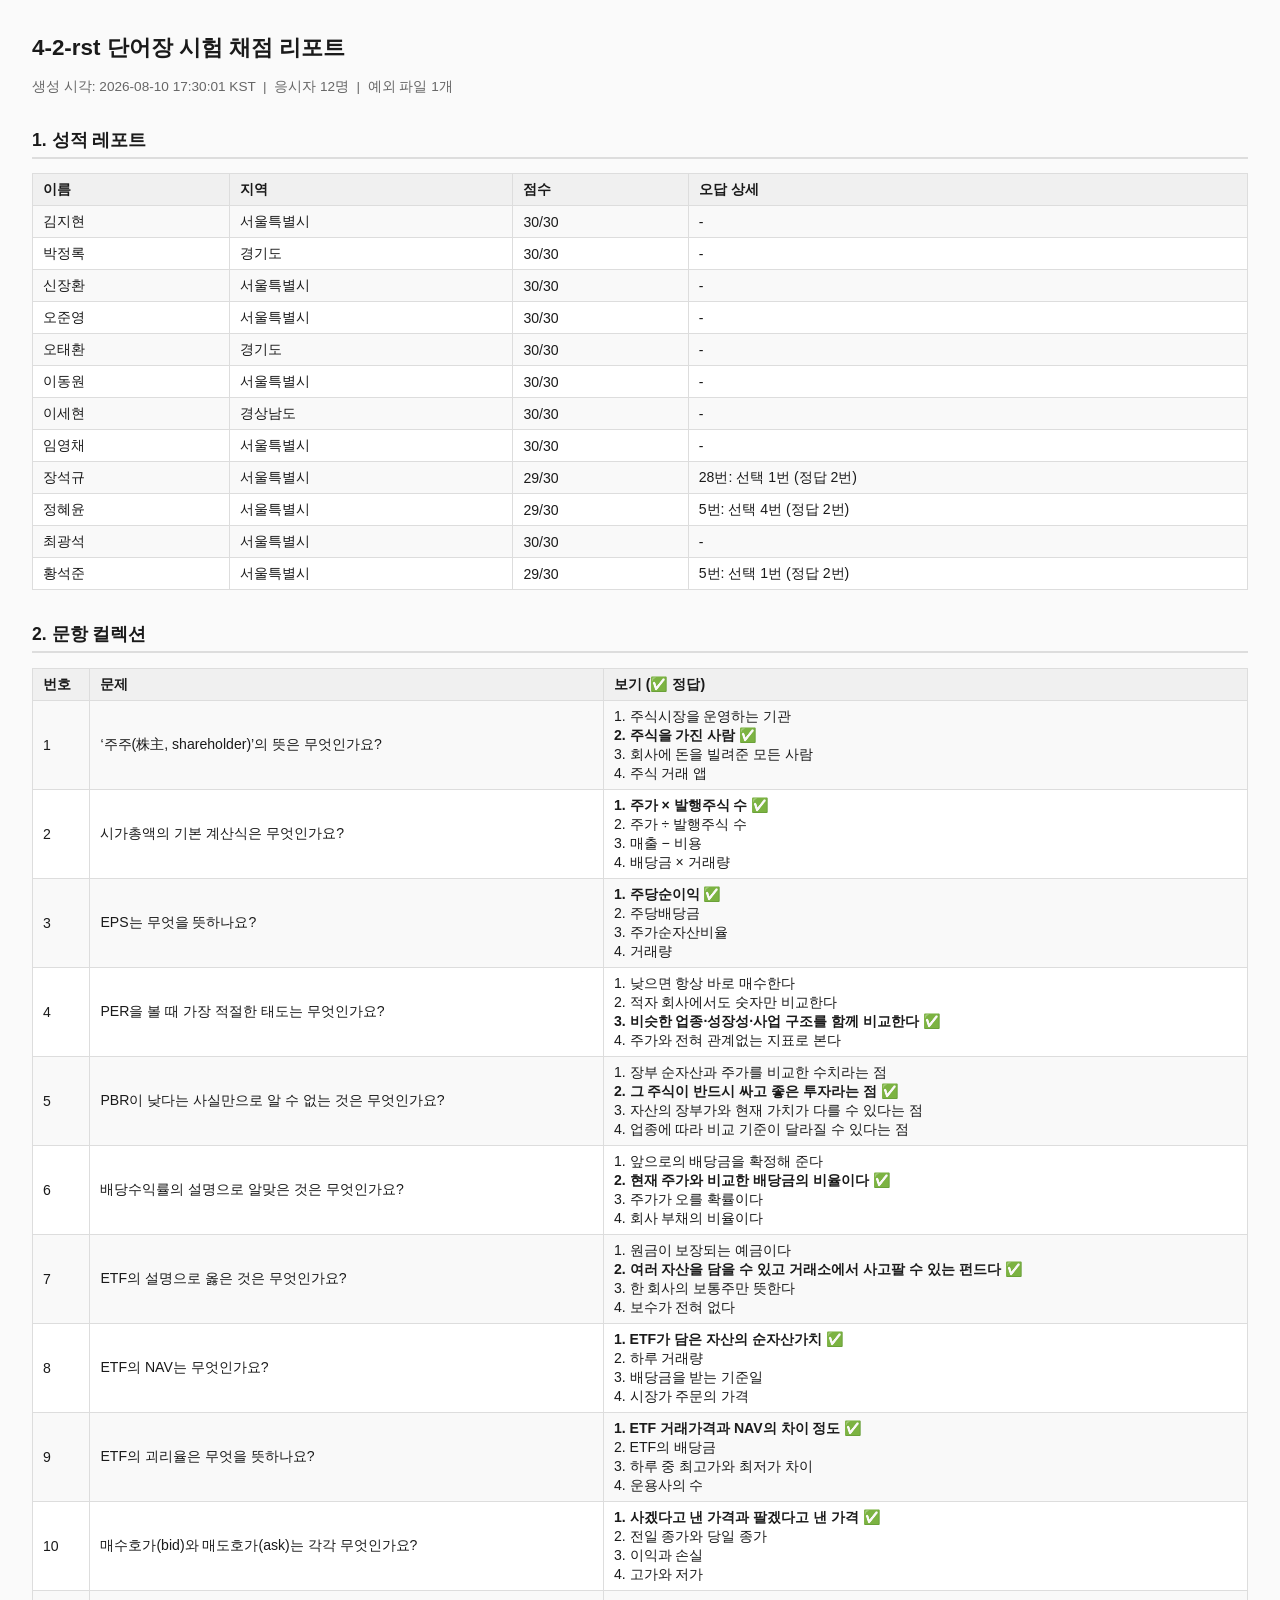
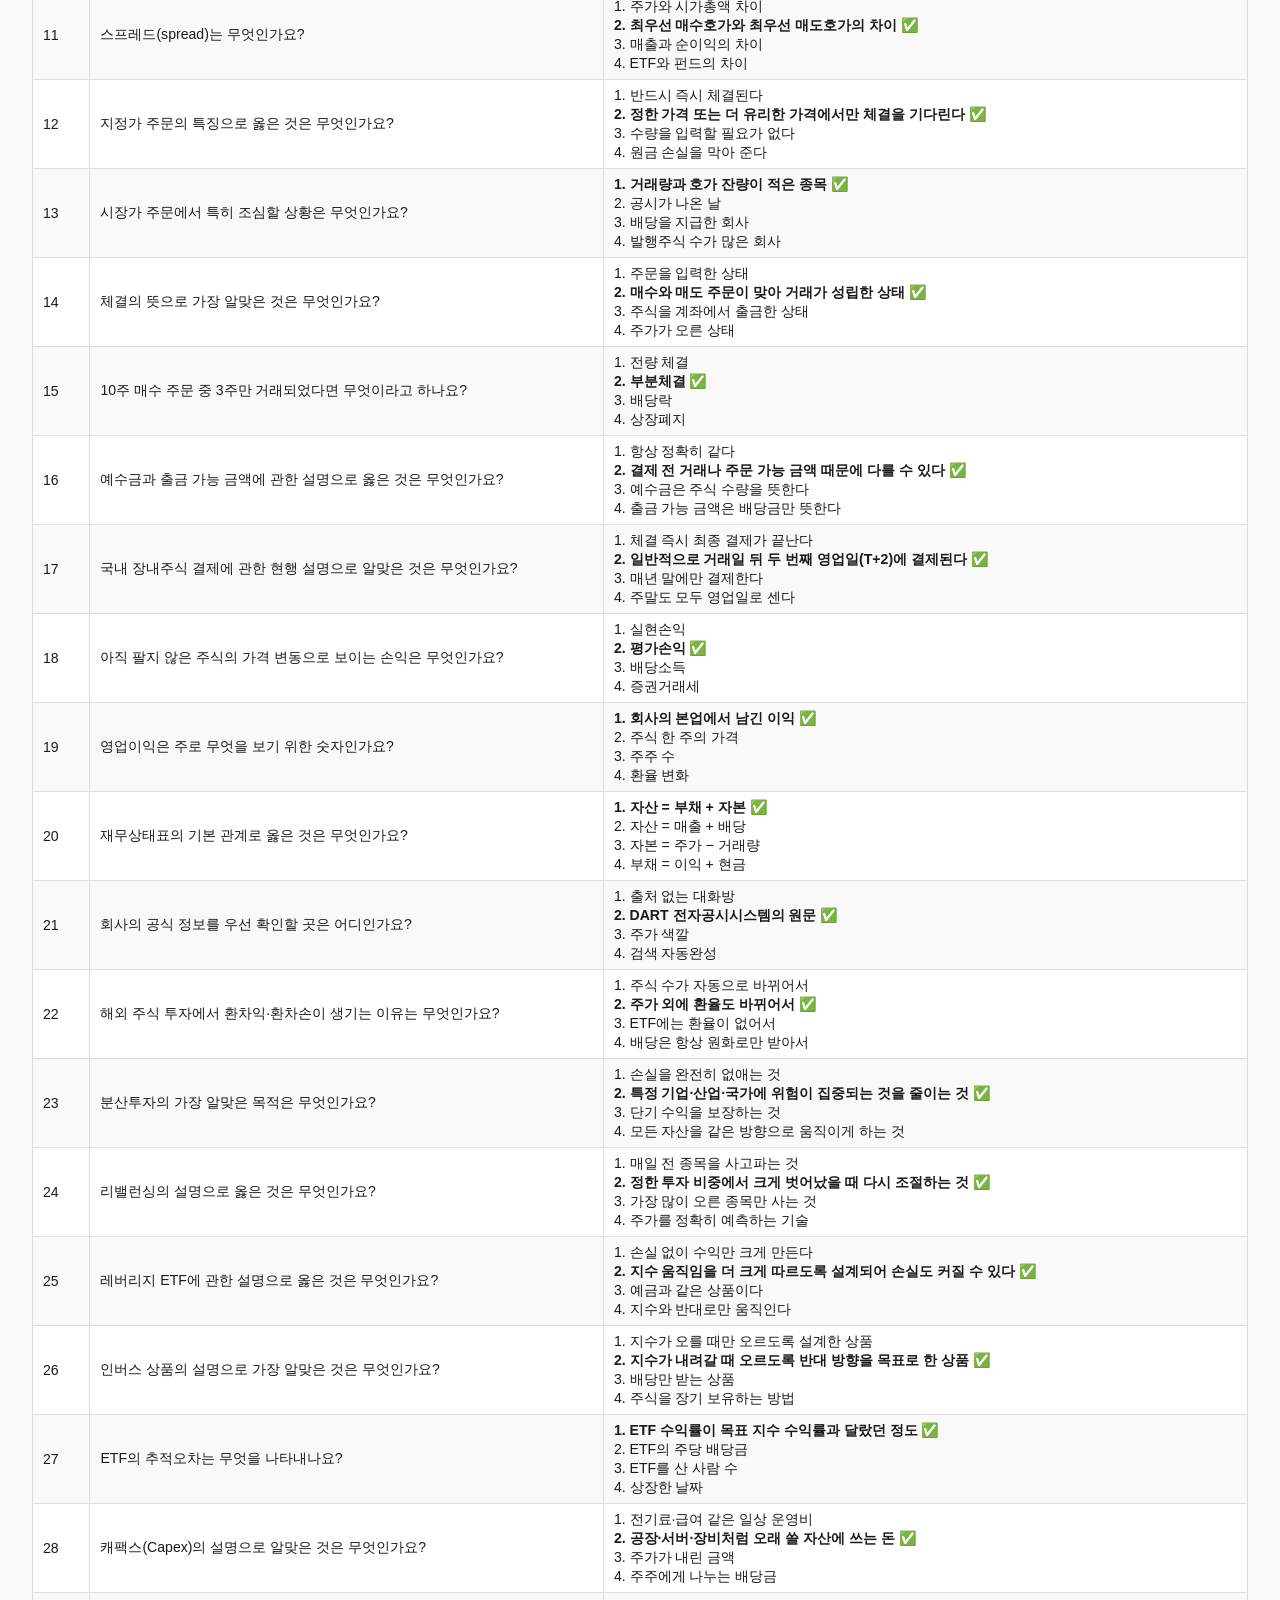
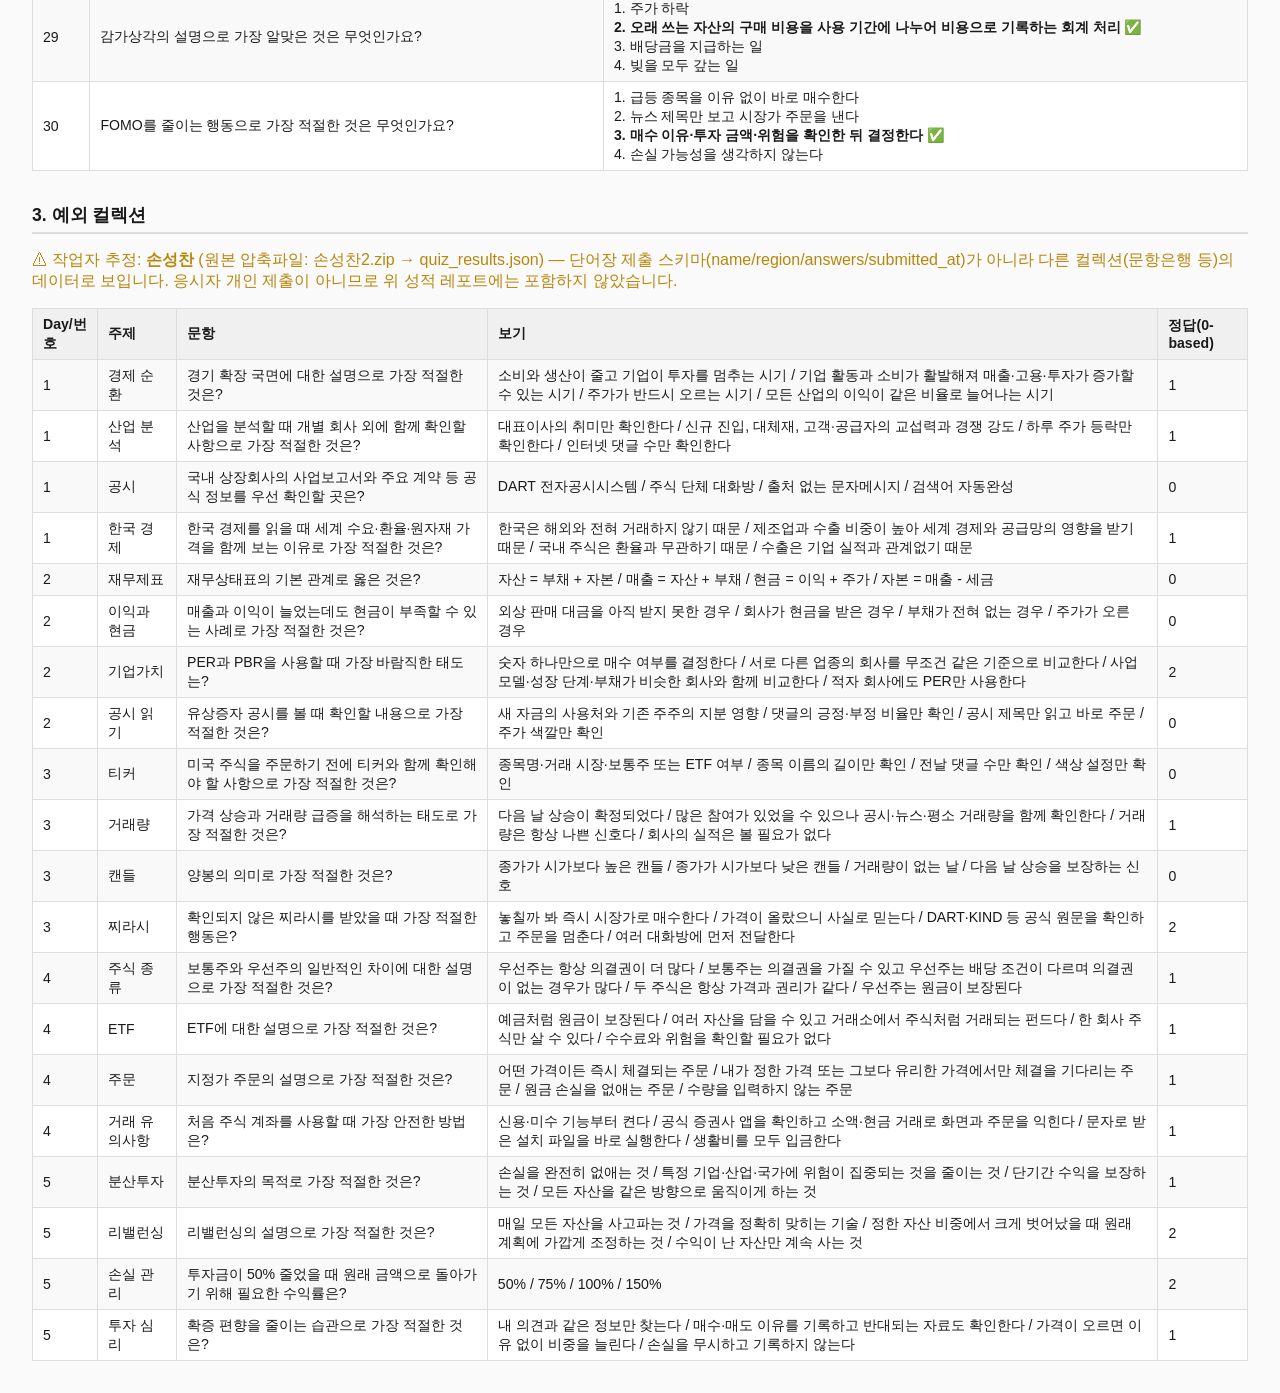
==== 6-2-rst/report.html @ f5a7262a "Restore repository from local working tree" ====
<!doctype html>
<html lang="ko"><head><meta charset="utf-8">
<title>4-2-rst 단어장 시험 채점 리포트</title>
<style>
  body { font-family: -apple-system, "Segoe UI", "Malgun Gothic", sans-serif; margin: 2rem; color:#1a1a1a; background:#fafafa; }
  h1 { font-size: 1.4rem; }
  h2 { font-size: 1.1rem; margin-top: 2rem; border-bottom: 2px solid #ddd; padding-bottom: .3rem; }
  table { border-collapse: collapse; width: 100%; margin: .8rem 0 1.5rem; background:#fff; }
  th, td { border: 1px solid #ddd; padding: 6px 10px; font-size: .88rem; text-align: left; }
  th { background: #f0f0f0; }
  tr:nth-child(even) { background: #f9f9f9; }
  .bad { color: #c0392b; font-weight: bold; }
  .warn { color: #b8860b; }
  .ok { color: #2e7d32; }
  .meta { color: #666; font-size: .85rem; }
</style></head>
<body>
<h1>4-2-rst 단어장 시험 채점 리포트</h1>
<p class="meta">생성 시각: 2026-08-10 17:30:01 KST &nbsp;|&nbsp; 응시자 12명 &nbsp;|&nbsp; 예외 파일 1개</p>

<h2>1. 성적 레포트</h2>

    <table>
    <tr><th>이름</th><th>지역</th><th>점수</th><th>오답 상세</th></tr>
    <tr><td>김지현</td><td>서울특별시</td><td>30/30</td><td>-</td></tr><tr><td>박정록</td><td>경기도</td><td>30/30</td><td>-</td></tr><tr><td>신장환</td><td>서울특별시</td><td>30/30</td><td>-</td></tr><tr><td>오준영</td><td>서울특별시</td><td>30/30</td><td>-</td></tr><tr><td>오태환</td><td>경기도</td><td>30/30</td><td>-</td></tr><tr><td>이동원</td><td>서울특별시</td><td>30/30</td><td>-</td></tr><tr><td>이세현</td><td>경상남도</td><td>30/30</td><td>-</td></tr><tr><td>임영채</td><td>서울특별시</td><td>30/30</td><td>-</td></tr><tr><td>장석규</td><td>서울특별시</td><td>29/30</td><td>28번: 선택 1번 (정답 2번)</td></tr><tr><td>정혜윤</td><td>서울특별시</td><td>29/30</td><td>5번: 선택 4번 (정답 2번)</td></tr><tr><td>최광석</td><td>서울특별시</td><td>30/30</td><td>-</td></tr><tr><td>황석준</td><td>서울특별시</td><td>29/30</td><td>5번: 선택 1번 (정답 2번)</td></tr>
    </table>
    

<h2>2. 문항 컬렉션</h2>

    <table>
    <tr><th>번호</th><th>문제</th><th>보기 (✅ 정답)</th></tr>
    <tr><td>1</td><td>‘주주(株主, shareholder)’의 뜻은 무엇인가요?</td><td>1. 주식시장을 운영하는 기관<br><b>2. 주식을 가진 사람 ✅</b><br>3. 회사에 돈을 빌려준 모든 사람<br>4. 주식 거래 앱</td></tr><tr><td>2</td><td>시가총액의 기본 계산식은 무엇인가요?</td><td><b>1. 주가 × 발행주식 수 ✅</b><br>2. 주가 ÷ 발행주식 수<br>3. 매출 − 비용<br>4. 배당금 × 거래량</td></tr><tr><td>3</td><td>EPS는 무엇을 뜻하나요?</td><td><b>1. 주당순이익 ✅</b><br>2. 주당배당금<br>3. 주가순자산비율<br>4. 거래량</td></tr><tr><td>4</td><td>PER을 볼 때 가장 적절한 태도는 무엇인가요?</td><td>1. 낮으면 항상 바로 매수한다<br>2. 적자 회사에서도 숫자만 비교한다<br><b>3. 비슷한 업종·성장성·사업 구조를 함께 비교한다 ✅</b><br>4. 주가와 전혀 관계없는 지표로 본다</td></tr><tr><td>5</td><td>PBR이 낮다는 사실만으로 알 수 없는 것은 무엇인가요?</td><td>1. 장부 순자산과 주가를 비교한 수치라는 점<br><b>2. 그 주식이 반드시 싸고 좋은 투자라는 점 ✅</b><br>3. 자산의 장부가와 현재 가치가 다를 수 있다는 점<br>4. 업종에 따라 비교 기준이 달라질 수 있다는 점</td></tr><tr><td>6</td><td>배당수익률의 설명으로 알맞은 것은 무엇인가요?</td><td>1. 앞으로의 배당금을 확정해 준다<br><b>2. 현재 주가와 비교한 배당금의 비율이다 ✅</b><br>3. 주가가 오를 확률이다<br>4. 회사 부채의 비율이다</td></tr><tr><td>7</td><td>ETF의 설명으로 옳은 것은 무엇인가요?</td><td>1. 원금이 보장되는 예금이다<br><b>2. 여러 자산을 담을 수 있고 거래소에서 사고팔 수 있는 펀드다 ✅</b><br>3. 한 회사의 보통주만 뜻한다<br>4. 보수가 전혀 없다</td></tr><tr><td>8</td><td>ETF의 NAV는 무엇인가요?</td><td><b>1. ETF가 담은 자산의 순자산가치 ✅</b><br>2. 하루 거래량<br>3. 배당금을 받는 기준일<br>4. 시장가 주문의 가격</td></tr><tr><td>9</td><td>ETF의 괴리율은 무엇을 뜻하나요?</td><td><b>1. ETF 거래가격과 NAV의 차이 정도 ✅</b><br>2. ETF의 배당금<br>3. 하루 중 최고가와 최저가 차이<br>4. 운용사의 수</td></tr><tr><td>10</td><td>매수호가(bid)와 매도호가(ask)는 각각 무엇인가요?</td><td><b>1. 사겠다고 낸 가격과 팔겠다고 낸 가격 ✅</b><br>2. 전일 종가와 당일 종가<br>3. 이익과 손실<br>4. 고가와 저가</td></tr><tr><td>11</td><td>스프레드(spread)는 무엇인가요?</td><td>1. 주가와 시가총액 차이<br><b>2. 최우선 매수호가와 최우선 매도호가의 차이 ✅</b><br>3. 매출과 순이익의 차이<br>4. ETF와 펀드의 차이</td></tr><tr><td>12</td><td>지정가 주문의 특징으로 옳은 것은 무엇인가요?</td><td>1. 반드시 즉시 체결된다<br><b>2. 정한 가격 또는 더 유리한 가격에서만 체결을 기다린다 ✅</b><br>3. 수량을 입력할 필요가 없다<br>4. 원금 손실을 막아 준다</td></tr><tr><td>13</td><td>시장가 주문에서 특히 조심할 상황은 무엇인가요?</td><td><b>1. 거래량과 호가 잔량이 적은 종목 ✅</b><br>2. 공시가 나온 날<br>3. 배당을 지급한 회사<br>4. 발행주식 수가 많은 회사</td></tr><tr><td>14</td><td>체결의 뜻으로 가장 알맞은 것은 무엇인가요?</td><td>1. 주문을 입력한 상태<br><b>2. 매수와 매도 주문이 맞아 거래가 성립한 상태 ✅</b><br>3. 주식을 계좌에서 출금한 상태<br>4. 주가가 오른 상태</td></tr><tr><td>15</td><td>10주 매수 주문 중 3주만 거래되었다면 무엇이라고 하나요?</td><td>1. 전량 체결<br><b>2. 부분체결 ✅</b><br>3. 배당락<br>4. 상장폐지</td></tr><tr><td>16</td><td>예수금과 출금 가능 금액에 관한 설명으로 옳은 것은 무엇인가요?</td><td>1. 항상 정확히 같다<br><b>2. 결제 전 거래나 주문 가능 금액 때문에 다를 수 있다 ✅</b><br>3. 예수금은 주식 수량을 뜻한다<br>4. 출금 가능 금액은 배당금만 뜻한다</td></tr><tr><td>17</td><td>국내 장내주식 결제에 관한 현행 설명으로 알맞은 것은 무엇인가요?</td><td>1. 체결 즉시 최종 결제가 끝난다<br><b>2. 일반적으로 거래일 뒤 두 번째 영업일(T+2)에 결제된다 ✅</b><br>3. 매년 말에만 결제한다<br>4. 주말도 모두 영업일로 센다</td></tr><tr><td>18</td><td>아직 팔지 않은 주식의 가격 변동으로 보이는 손익은 무엇인가요?</td><td>1. 실현손익<br><b>2. 평가손익 ✅</b><br>3. 배당소득<br>4. 증권거래세</td></tr><tr><td>19</td><td>영업이익은 주로 무엇을 보기 위한 숫자인가요?</td><td><b>1. 회사의 본업에서 남긴 이익 ✅</b><br>2. 주식 한 주의 가격<br>3. 주주 수<br>4. 환율 변화</td></tr><tr><td>20</td><td>재무상태표의 기본 관계로 옳은 것은 무엇인가요?</td><td><b>1. 자산 = 부채 + 자본 ✅</b><br>2. 자산 = 매출 + 배당<br>3. 자본 = 주가 − 거래량<br>4. 부채 = 이익 + 현금</td></tr><tr><td>21</td><td>회사의 공식 정보를 우선 확인할 곳은 어디인가요?</td><td>1. 출처 없는 대화방<br><b>2. DART 전자공시시스템의 원문 ✅</b><br>3. 주가 색깔<br>4. 검색 자동완성</td></tr><tr><td>22</td><td>해외 주식 투자에서 환차익·환차손이 생기는 이유는 무엇인가요?</td><td>1. 주식 수가 자동으로 바뀌어서<br><b>2. 주가 외에 환율도 바뀌어서 ✅</b><br>3. ETF에는 환율이 없어서<br>4. 배당은 항상 원화로만 받아서</td></tr><tr><td>23</td><td>분산투자의 가장 알맞은 목적은 무엇인가요?</td><td>1. 손실을 완전히 없애는 것<br><b>2. 특정 기업·산업·국가에 위험이 집중되는 것을 줄이는 것 ✅</b><br>3. 단기 수익을 보장하는 것<br>4. 모든 자산을 같은 방향으로 움직이게 하는 것</td></tr><tr><td>24</td><td>리밸런싱의 설명으로 옳은 것은 무엇인가요?</td><td>1. 매일 전 종목을 사고파는 것<br><b>2. 정한 투자 비중에서 크게 벗어났을 때 다시 조절하는 것 ✅</b><br>3. 가장 많이 오른 종목만 사는 것<br>4. 주가를 정확히 예측하는 기술</td></tr><tr><td>25</td><td>레버리지 ETF에 관한 설명으로 옳은 것은 무엇인가요?</td><td>1. 손실 없이 수익만 크게 만든다<br><b>2. 지수 움직임을 더 크게 따르도록 설계되어 손실도 커질 수 있다 ✅</b><br>3. 예금과 같은 상품이다<br>4. 지수와 반대로만 움직인다</td></tr><tr><td>26</td><td>인버스 상품의 설명으로 가장 알맞은 것은 무엇인가요?</td><td>1. 지수가 오를 때만 오르도록 설계한 상품<br><b>2. 지수가 내려갈 때 오르도록 반대 방향을 목표로 한 상품 ✅</b><br>3. 배당만 받는 상품<br>4. 주식을 장기 보유하는 방법</td></tr><tr><td>27</td><td>ETF의 추적오차는 무엇을 나타내나요?</td><td><b>1. ETF 수익률이 목표 지수 수익률과 달랐던 정도 ✅</b><br>2. ETF의 주당 배당금<br>3. ETF를 산 사람 수<br>4. 상장한 날짜</td></tr><tr><td>28</td><td>캐팩스(Capex)의 설명으로 알맞은 것은 무엇인가요?</td><td>1. 전기료·급여 같은 일상 운영비<br><b>2. 공장·서버·장비처럼 오래 쓸 자산에 쓰는 돈 ✅</b><br>3. 주가가 내린 금액<br>4. 주주에게 나누는 배당금</td></tr><tr><td>29</td><td>감가상각의 설명으로 가장 알맞은 것은 무엇인가요?</td><td>1. 주가 하락<br><b>2. 오래 쓰는 자산의 구매 비용을 사용 기간에 나누어 비용으로 기록하는 회계 처리 ✅</b><br>3. 배당금을 지급하는 일<br>4. 빚을 모두 갚는 일</td></tr><tr><td>30</td><td>FOMO를 줄이는 행동으로 가장 적절한 것은 무엇인가요?</td><td>1. 급등 종목을 이유 없이 바로 매수한다<br>2. 뉴스 제목만 보고 시장가 주문을 낸다<br><b>3. 매수 이유·투자 금액·위험을 확인한 뒤 결정한다 ✅</b><br>4. 손실 가능성을 생각하지 않는다</td></tr>
    </table>
    

<h2>3. 예외 컬렉션</h2>

        <p class="warn">⚠ 작업자 추정: <b>손성찬</b> (원본 압축파일: 손성찬2.zip → quiz_results.json) — 단어장 제출 스키마(name/region/answers/submitted_at)가 아니라
        다른 컬렉션(문항은행 등)의 데이터로 보입니다. 응시자 개인 제출이 아니므로 위 성적 레포트에는 포함하지 않았습니다.</p>
        <table>
        <tr><th>Day/번호</th><th>주제</th><th>문항</th><th>보기</th><th>정답(0-based)</th></tr>
        <tr><td>1</td><td>경제 순환</td><td>경기 확장 국면에 대한 설명으로 가장 적절한 것은?</td><td>소비와 생산이 줄고 기업이 투자를 멈추는 시기 / 기업 활동과 소비가 활발해져 매출·고용·투자가 증가할 수 있는 시기 / 주가가 반드시 오르는 시기 / 모든 산업의 이익이 같은 비율로 늘어나는 시기</td><td>1</td></tr><tr><td>1</td><td>산업 분석</td><td>산업을 분석할 때 개별 회사 외에 함께 확인할 사항으로 가장 적절한 것은?</td><td>대표이사의 취미만 확인한다 / 신규 진입, 대체재, 고객·공급자의 교섭력과 경쟁 강도 / 하루 주가 등락만 확인한다 / 인터넷 댓글 수만 확인한다</td><td>1</td></tr><tr><td>1</td><td>공시</td><td>국내 상장회사의 사업보고서와 주요 계약 등 공식 정보를 우선 확인할 곳은?</td><td>DART 전자공시시스템 / 주식 단체 대화방 / 출처 없는 문자메시지 / 검색어 자동완성</td><td>0</td></tr><tr><td>1</td><td>한국 경제</td><td>한국 경제를 읽을 때 세계 수요·환율·원자재 가격을 함께 보는 이유로 가장 적절한 것은?</td><td>한국은 해외와 전혀 거래하지 않기 때문 / 제조업과 수출 비중이 높아 세계 경제와 공급망의 영향을 받기 때문 / 국내 주식은 환율과 무관하기 때문 / 수출은 기업 실적과 관계없기 때문</td><td>1</td></tr><tr><td>2</td><td>재무제표</td><td>재무상태표의 기본 관계로 옳은 것은?</td><td>자산 = 부채 + 자본 / 매출 = 자산 + 부채 / 현금 = 이익 + 주가 / 자본 = 매출 - 세금</td><td>0</td></tr><tr><td>2</td><td>이익과 현금</td><td>매출과 이익이 늘었는데도 현금이 부족할 수 있는 사례로 가장 적절한 것은?</td><td>외상 판매 대금을 아직 받지 못한 경우 / 회사가 현금을 받은 경우 / 부채가 전혀 없는 경우 / 주가가 오른 경우</td><td>0</td></tr><tr><td>2</td><td>기업가치</td><td>PER과 PBR을 사용할 때 가장 바람직한 태도는?</td><td>숫자 하나만으로 매수 여부를 결정한다 / 서로 다른 업종의 회사를 무조건 같은 기준으로 비교한다 / 사업 모델·성장 단계·부채가 비슷한 회사와 함께 비교한다 / 적자 회사에도 PER만 사용한다</td><td>2</td></tr><tr><td>2</td><td>공시 읽기</td><td>유상증자 공시를 볼 때 확인할 내용으로 가장 적절한 것은?</td><td>새 자금의 사용처와 기존 주주의 지분 영향 / 댓글의 긍정·부정 비율만 확인 / 공시 제목만 읽고 바로 주문 / 주가 색깔만 확인</td><td>0</td></tr><tr><td>3</td><td>티커</td><td>미국 주식을 주문하기 전에 티커와 함께 확인해야 할 사항으로 가장 적절한 것은?</td><td>종목명·거래 시장·보통주 또는 ETF 여부 / 종목 이름의 길이만 확인 / 전날 댓글 수만 확인 / 색상 설정만 확인</td><td>0</td></tr><tr><td>3</td><td>거래량</td><td>가격 상승과 거래량 급증을 해석하는 태도로 가장 적절한 것은?</td><td>다음 날 상승이 확정되었다 / 많은 참여가 있었을 수 있으나 공시·뉴스·평소 거래량을 함께 확인한다 / 거래량은 항상 나쁜 신호다 / 회사의 실적은 볼 필요가 없다</td><td>1</td></tr><tr><td>3</td><td>캔들</td><td>양봉의 의미로 가장 적절한 것은?</td><td>종가가 시가보다 높은 캔들 / 종가가 시가보다 낮은 캔들 / 거래량이 없는 날 / 다음 날 상승을 보장하는 신호</td><td>0</td></tr><tr><td>3</td><td>찌라시</td><td>확인되지 않은 찌라시를 받았을 때 가장 적절한 행동은?</td><td>놓칠까 봐 즉시 시장가로 매수한다 / 가격이 올랐으니 사실로 믿는다 / DART·KIND 등 공식 원문을 확인하고 주문을 멈춘다 / 여러 대화방에 먼저 전달한다</td><td>2</td></tr><tr><td>4</td><td>주식 종류</td><td>보통주와 우선주의 일반적인 차이에 대한 설명으로 가장 적절한 것은?</td><td>우선주는 항상 의결권이 더 많다 / 보통주는 의결권을 가질 수 있고 우선주는 배당 조건이 다르며 의결권이 없는 경우가 많다 / 두 주식은 항상 가격과 권리가 같다 / 우선주는 원금이 보장된다</td><td>1</td></tr><tr><td>4</td><td>ETF</td><td>ETF에 대한 설명으로 가장 적절한 것은?</td><td>예금처럼 원금이 보장된다 / 여러 자산을 담을 수 있고 거래소에서 주식처럼 거래되는 펀드다 / 한 회사 주식만 살 수 있다 / 수수료와 위험을 확인할 필요가 없다</td><td>1</td></tr><tr><td>4</td><td>주문</td><td>지정가 주문의 설명으로 가장 적절한 것은?</td><td>어떤 가격이든 즉시 체결되는 주문 / 내가 정한 가격 또는 그보다 유리한 가격에서만 체결을 기다리는 주문 / 원금 손실을 없애는 주문 / 수량을 입력하지 않는 주문</td><td>1</td></tr><tr><td>4</td><td>거래 유의사항</td><td>처음 주식 계좌를 사용할 때 가장 안전한 방법은?</td><td>신용·미수 기능부터 켠다 / 공식 증권사 앱을 확인하고 소액·현금 거래로 화면과 주문을 익힌다 / 문자로 받은 설치 파일을 바로 실행한다 / 생활비를 모두 입금한다</td><td>1</td></tr><tr><td>5</td><td>분산투자</td><td>분산투자의 목적로 가장 적절한 것은?</td><td>손실을 완전히 없애는 것 / 특정 기업·산업·국가에 위험이 집중되는 것을 줄이는 것 / 단기간 수익을 보장하는 것 / 모든 자산을 같은 방향으로 움직이게 하는 것</td><td>1</td></tr><tr><td>5</td><td>리밸런싱</td><td>리밸런싱의 설명으로 가장 적절한 것은?</td><td>매일 모든 자산을 사고파는 것 / 가격을 정확히 맞히는 기술 / 정한 자산 비중에서 크게 벗어났을 때 원래 계획에 가깝게 조정하는 것 / 수익이 난 자산만 계속 사는 것</td><td>2</td></tr><tr><td>5</td><td>손실 관리</td><td>투자금이 50% 줄었을 때 원래 금액으로 돌아가기 위해 필요한 수익률은?</td><td>50% / 75% / 100% / 150%</td><td>2</td></tr><tr><td>5</td><td>투자 심리</td><td>확증 편향을 줄이는 습관으로 가장 적절한 것은?</td><td>내 의견과 같은 정보만 찾는다 / 매수·매도 이유를 기록하고 반대되는 자료도 확인한다 / 가격이 오르면 이유 없이 비중을 늘린다 / 손실을 무시하고 기록하지 않는다</td><td>1</td></tr>
        </table>
        

</body></html>
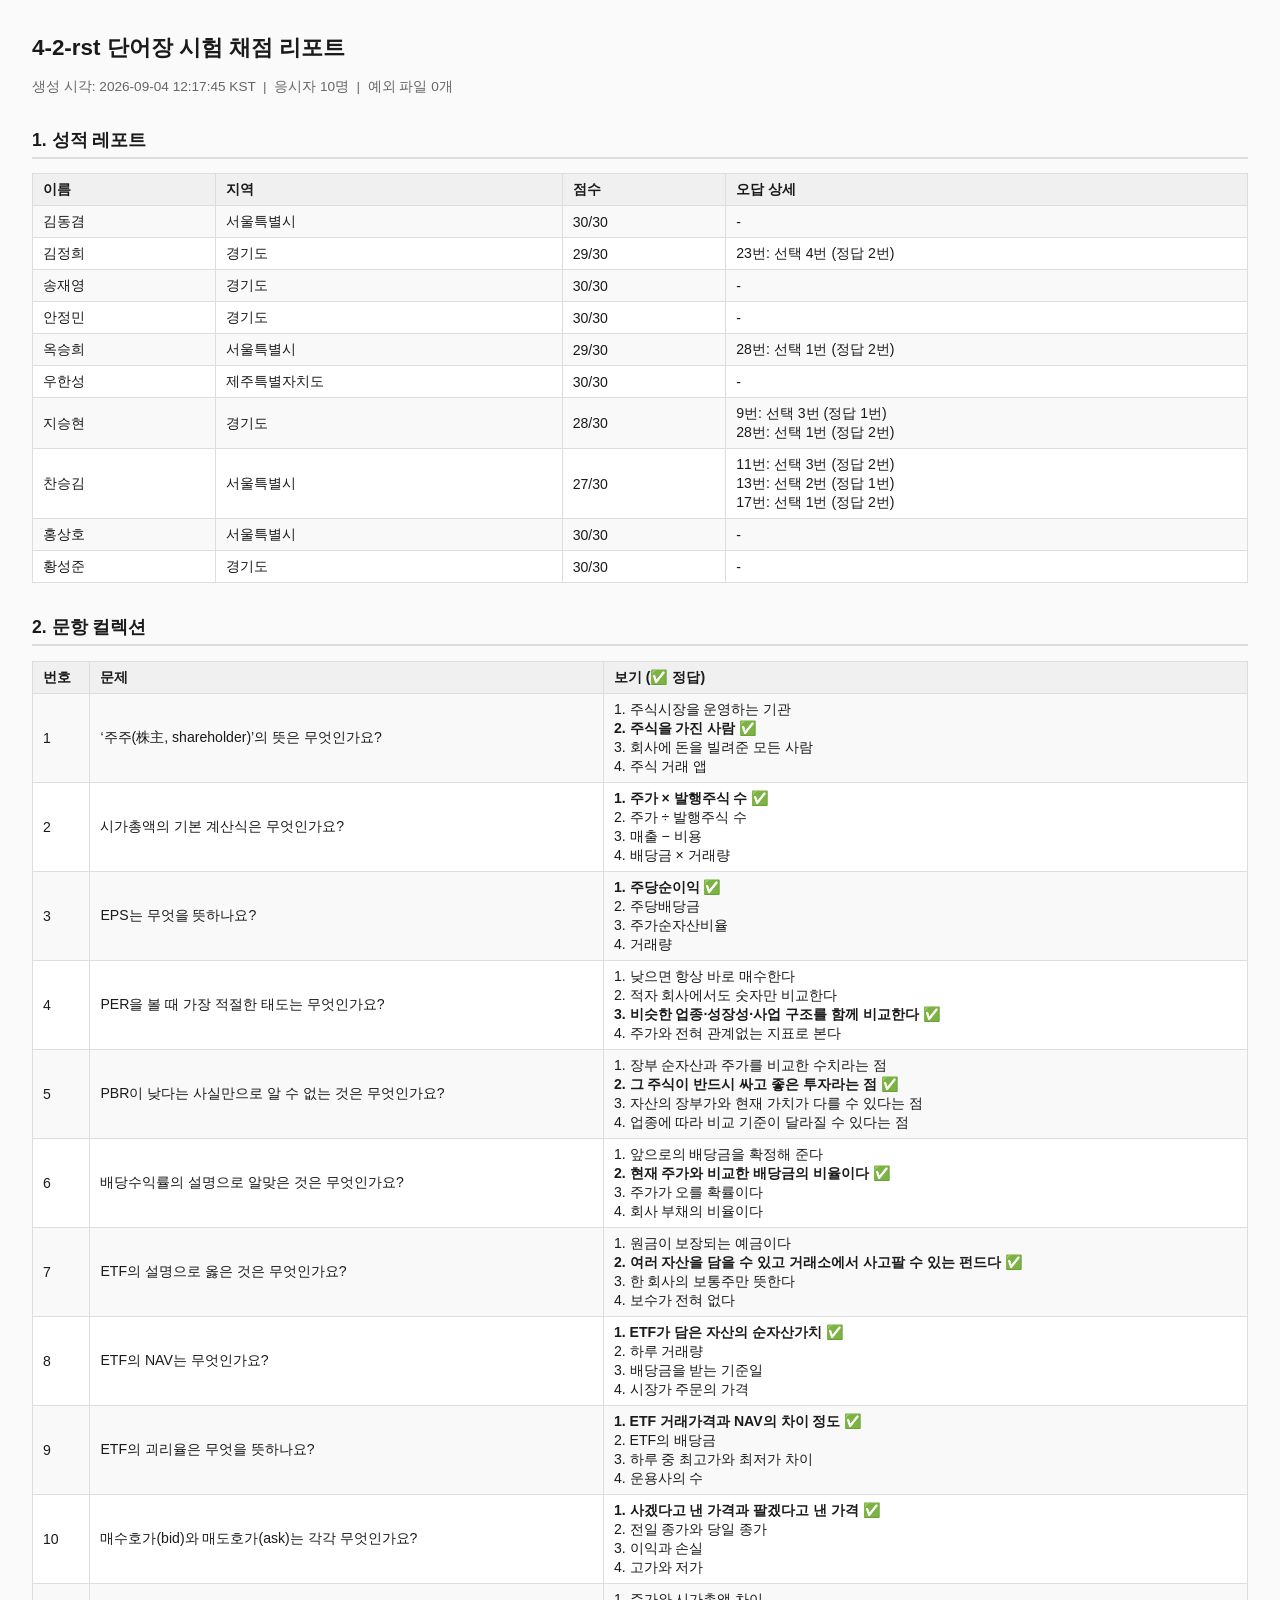
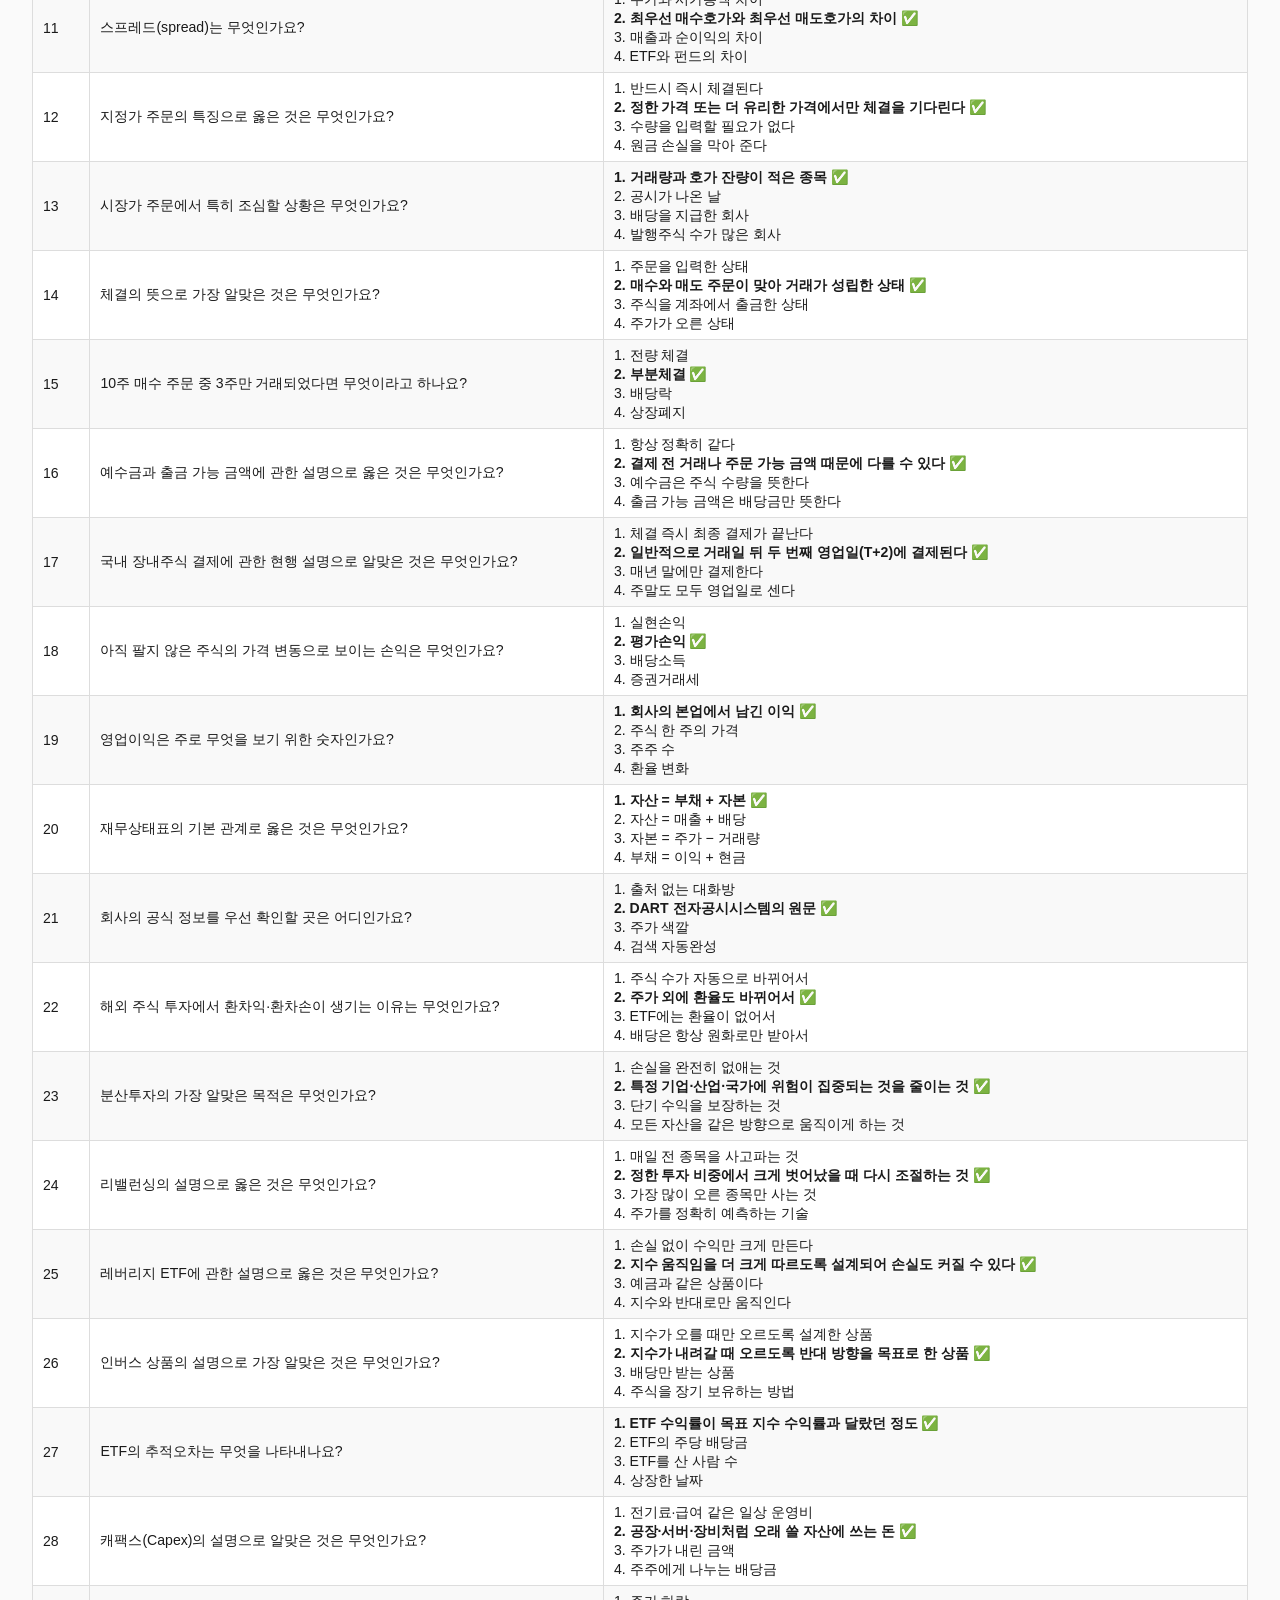
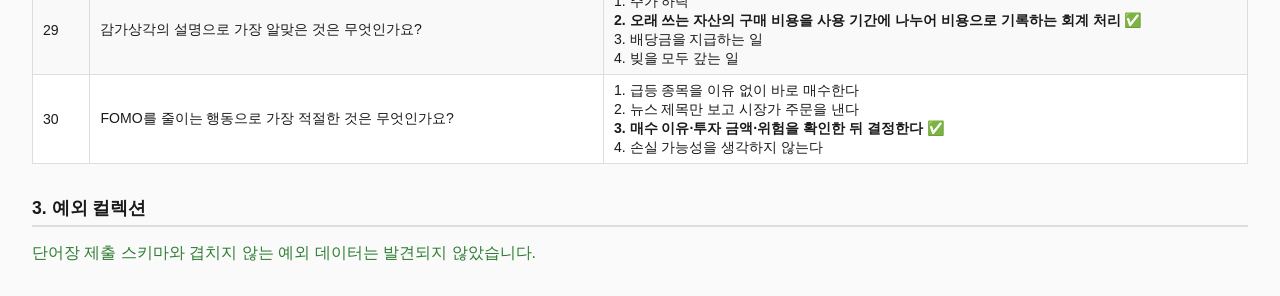
==== commit a8a5a23c: "feat: report add" ====
--- a/6-2-rst/report.html
+++ b/6-2-rst/report.html
@@ -16,13 +16,13 @@
 </style></head>
 <body>
 <h1>4-2-rst 단어장 시험 채점 리포트</h1>
-<p class="meta">생성 시각: 2026-08-10 17:30:01 KST &nbsp;|&nbsp; 응시자 12명 &nbsp;|&nbsp; 예외 파일 1개</p>
+<p class="meta">생성 시각: 2026-09-04 12:17:45 KST &nbsp;|&nbsp; 응시자 10명 &nbsp;|&nbsp; 예외 파일 0개</p>
 
 <h2>1. 성적 레포트</h2>
 
     <table>
     <tr><th>이름</th><th>지역</th><th>점수</th><th>오답 상세</th></tr>
-    <tr><td>김지현</td><td>서울특별시</td><td>30/30</td><td>-</td></tr><tr><td>박정록</td><td>경기도</td><td>30/30</td><td>-</td></tr><tr><td>신장환</td><td>서울특별시</td><td>30/30</td><td>-</td></tr><tr><td>오준영</td><td>서울특별시</td><td>30/30</td><td>-</td></tr><tr><td>오태환</td><td>경기도</td><td>30/30</td><td>-</td></tr><tr><td>이동원</td><td>서울특별시</td><td>30/30</td><td>-</td></tr><tr><td>이세현</td><td>경상남도</td><td>30/30</td><td>-</td></tr><tr><td>임영채</td><td>서울특별시</td><td>30/30</td><td>-</td></tr><tr><td>장석규</td><td>서울특별시</td><td>29/30</td><td>28번: 선택 1번 (정답 2번)</td></tr><tr><td>정혜윤</td><td>서울특별시</td><td>29/30</td><td>5번: 선택 4번 (정답 2번)</td></tr><tr><td>최광석</td><td>서울특별시</td><td>30/30</td><td>-</td></tr><tr><td>황석준</td><td>서울특별시</td><td>29/30</td><td>5번: 선택 1번 (정답 2번)</td></tr>
+    <tr><td>김동겸</td><td>서울특별시</td><td>30/30</td><td>-</td></tr><tr><td>김정희</td><td>경기도</td><td>29/30</td><td>23번: 선택 4번 (정답 2번)</td></tr><tr><td>송재영</td><td>경기도</td><td>30/30</td><td>-</td></tr><tr><td>안정민</td><td>경기도</td><td>30/30</td><td>-</td></tr><tr><td>옥승희</td><td>서울특별시</td><td>29/30</td><td>28번: 선택 1번 (정답 2번)</td></tr><tr><td>우한성</td><td>제주특별자치도</td><td>30/30</td><td>-</td></tr><tr><td>지승현</td><td>경기도</td><td>28/30</td><td>9번: 선택 3번 (정답 1번)<br>28번: 선택 1번 (정답 2번)</td></tr><tr><td>찬승김</td><td>서울특별시</td><td>27/30</td><td>11번: 선택 3번 (정답 2번)<br>13번: 선택 2번 (정답 1번)<br>17번: 선택 1번 (정답 2번)</td></tr><tr><td>홍상호</td><td>서울특별시</td><td>30/30</td><td>-</td></tr><tr><td>황성준</td><td>경기도</td><td>30/30</td><td>-</td></tr>
     </table>
     
 
@@ -35,13 +35,6 @@
     
 
 <h2>3. 예외 컬렉션</h2>
-
-        <p class="warn">⚠ 작업자 추정: <b>손성찬</b> (원본 압축파일: 손성찬2.zip → quiz_results.json) — 단어장 제출 스키마(name/region/answers/submitted_at)가 아니라
-        다른 컬렉션(문항은행 등)의 데이터로 보입니다. 응시자 개인 제출이 아니므로 위 성적 레포트에는 포함하지 않았습니다.</p>
-        <table>
-        <tr><th>Day/번호</th><th>주제</th><th>문항</th><th>보기</th><th>정답(0-based)</th></tr>
-        <tr><td>1</td><td>경제 순환</td><td>경기 확장 국면에 대한 설명으로 가장 적절한 것은?</td><td>소비와 생산이 줄고 기업이 투자를 멈추는 시기 / 기업 활동과 소비가 활발해져 매출·고용·투자가 증가할 수 있는 시기 / 주가가 반드시 오르는 시기 / 모든 산업의 이익이 같은 비율로 늘어나는 시기</td><td>1</td></tr><tr><td>1</td><td>산업 분석</td><td>산업을 분석할 때 개별 회사 외에 함께 확인할 사항으로 가장 적절한 것은?</td><td>대표이사의 취미만 확인한다 / 신규 진입, 대체재, 고객·공급자의 교섭력과 경쟁 강도 / 하루 주가 등락만 확인한다 / 인터넷 댓글 수만 확인한다</td><td>1</td></tr><tr><td>1</td><td>공시</td><td>국내 상장회사의 사업보고서와 주요 계약 등 공식 정보를 우선 확인할 곳은?</td><td>DART 전자공시시스템 / 주식 단체 대화방 / 출처 없는 문자메시지 / 검색어 자동완성</td><td>0</td></tr><tr><td>1</td><td>한국 경제</td><td>한국 경제를 읽을 때 세계 수요·환율·원자재 가격을 함께 보는 이유로 가장 적절한 것은?</td><td>한국은 해외와 전혀 거래하지 않기 때문 / 제조업과 수출 비중이 높아 세계 경제와 공급망의 영향을 받기 때문 / 국내 주식은 환율과 무관하기 때문 / 수출은 기업 실적과 관계없기 때문</td><td>1</td></tr><tr><td>2</td><td>재무제표</td><td>재무상태표의 기본 관계로 옳은 것은?</td><td>자산 = 부채 + 자본 / 매출 = 자산 + 부채 / 현금 = 이익 + 주가 / 자본 = 매출 - 세금</td><td>0</td></tr><tr><td>2</td><td>이익과 현금</td><td>매출과 이익이 늘었는데도 현금이 부족할 수 있는 사례로 가장 적절한 것은?</td><td>외상 판매 대금을 아직 받지 못한 경우 / 회사가 현금을 받은 경우 / 부채가 전혀 없는 경우 / 주가가 오른 경우</td><td>0</td></tr><tr><td>2</td><td>기업가치</td><td>PER과 PBR을 사용할 때 가장 바람직한 태도는?</td><td>숫자 하나만으로 매수 여부를 결정한다 / 서로 다른 업종의 회사를 무조건 같은 기준으로 비교한다 / 사업 모델·성장 단계·부채가 비슷한 회사와 함께 비교한다 / 적자 회사에도 PER만 사용한다</td><td>2</td></tr><tr><td>2</td><td>공시 읽기</td><td>유상증자 공시를 볼 때 확인할 내용으로 가장 적절한 것은?</td><td>새 자금의 사용처와 기존 주주의 지분 영향 / 댓글의 긍정·부정 비율만 확인 / 공시 제목만 읽고 바로 주문 / 주가 색깔만 확인</td><td>0</td></tr><tr><td>3</td><td>티커</td><td>미국 주식을 주문하기 전에 티커와 함께 확인해야 할 사항으로 가장 적절한 것은?</td><td>종목명·거래 시장·보통주 또는 ETF 여부 / 종목 이름의 길이만 확인 / 전날 댓글 수만 확인 / 색상 설정만 확인</td><td>0</td></tr><tr><td>3</td><td>거래량</td><td>가격 상승과 거래량 급증을 해석하는 태도로 가장 적절한 것은?</td><td>다음 날 상승이 확정되었다 / 많은 참여가 있었을 수 있으나 공시·뉴스·평소 거래량을 함께 확인한다 / 거래량은 항상 나쁜 신호다 / 회사의 실적은 볼 필요가 없다</td><td>1</td></tr><tr><td>3</td><td>캔들</td><td>양봉의 의미로 가장 적절한 것은?</td><td>종가가 시가보다 높은 캔들 / 종가가 시가보다 낮은 캔들 / 거래량이 없는 날 / 다음 날 상승을 보장하는 신호</td><td>0</td></tr><tr><td>3</td><td>찌라시</td><td>확인되지 않은 찌라시를 받았을 때 가장 적절한 행동은?</td><td>놓칠까 봐 즉시 시장가로 매수한다 / 가격이 올랐으니 사실로 믿는다 / DART·KIND 등 공식 원문을 확인하고 주문을 멈춘다 / 여러 대화방에 먼저 전달한다</td><td>2</td></tr><tr><td>4</td><td>주식 종류</td><td>보통주와 우선주의 일반적인 차이에 대한 설명으로 가장 적절한 것은?</td><td>우선주는 항상 의결권이 더 많다 / 보통주는 의결권을 가질 수 있고 우선주는 배당 조건이 다르며 의결권이 없는 경우가 많다 / 두 주식은 항상 가격과 권리가 같다 / 우선주는 원금이 보장된다</td><td>1</td></tr><tr><td>4</td><td>ETF</td><td>ETF에 대한 설명으로 가장 적절한 것은?</td><td>예금처럼 원금이 보장된다 / 여러 자산을 담을 수 있고 거래소에서 주식처럼 거래되는 펀드다 / 한 회사 주식만 살 수 있다 / 수수료와 위험을 확인할 필요가 없다</td><td>1</td></tr><tr><td>4</td><td>주문</td><td>지정가 주문의 설명으로 가장 적절한 것은?</td><td>어떤 가격이든 즉시 체결되는 주문 / 내가 정한 가격 또는 그보다 유리한 가격에서만 체결을 기다리는 주문 / 원금 손실을 없애는 주문 / 수량을 입력하지 않는 주문</td><td>1</td></tr><tr><td>4</td><td>거래 유의사항</td><td>처음 주식 계좌를 사용할 때 가장 안전한 방법은?</td><td>신용·미수 기능부터 켠다 / 공식 증권사 앱을 확인하고 소액·현금 거래로 화면과 주문을 익힌다 / 문자로 받은 설치 파일을 바로 실행한다 / 생활비를 모두 입금한다</td><td>1</td></tr><tr><td>5</td><td>분산투자</td><td>분산투자의 목적로 가장 적절한 것은?</td><td>손실을 완전히 없애는 것 / 특정 기업·산업·국가에 위험이 집중되는 것을 줄이는 것 / 단기간 수익을 보장하는 것 / 모든 자산을 같은 방향으로 움직이게 하는 것</td><td>1</td></tr><tr><td>5</td><td>리밸런싱</td><td>리밸런싱의 설명으로 가장 적절한 것은?</td><td>매일 모든 자산을 사고파는 것 / 가격을 정확히 맞히는 기술 / 정한 자산 비중에서 크게 벗어났을 때 원래 계획에 가깝게 조정하는 것 / 수익이 난 자산만 계속 사는 것</td><td>2</td></tr><tr><td>5</td><td>손실 관리</td><td>투자금이 50% 줄었을 때 원래 금액으로 돌아가기 위해 필요한 수익률은?</td><td>50% / 75% / 100% / 150%</td><td>2</td></tr><tr><td>5</td><td>투자 심리</td><td>확증 편향을 줄이는 습관으로 가장 적절한 것은?</td><td>내 의견과 같은 정보만 찾는다 / 매수·매도 이유를 기록하고 반대되는 자료도 확인한다 / 가격이 오르면 이유 없이 비중을 늘린다 / 손실을 무시하고 기록하지 않는다</td><td>1</td></tr>
-        </table>
-        
+<p class="ok">단어장 제출 스키마와 겹치지 않는 예외 데이터는 발견되지 않았습니다.</p>
 
 </body></html>
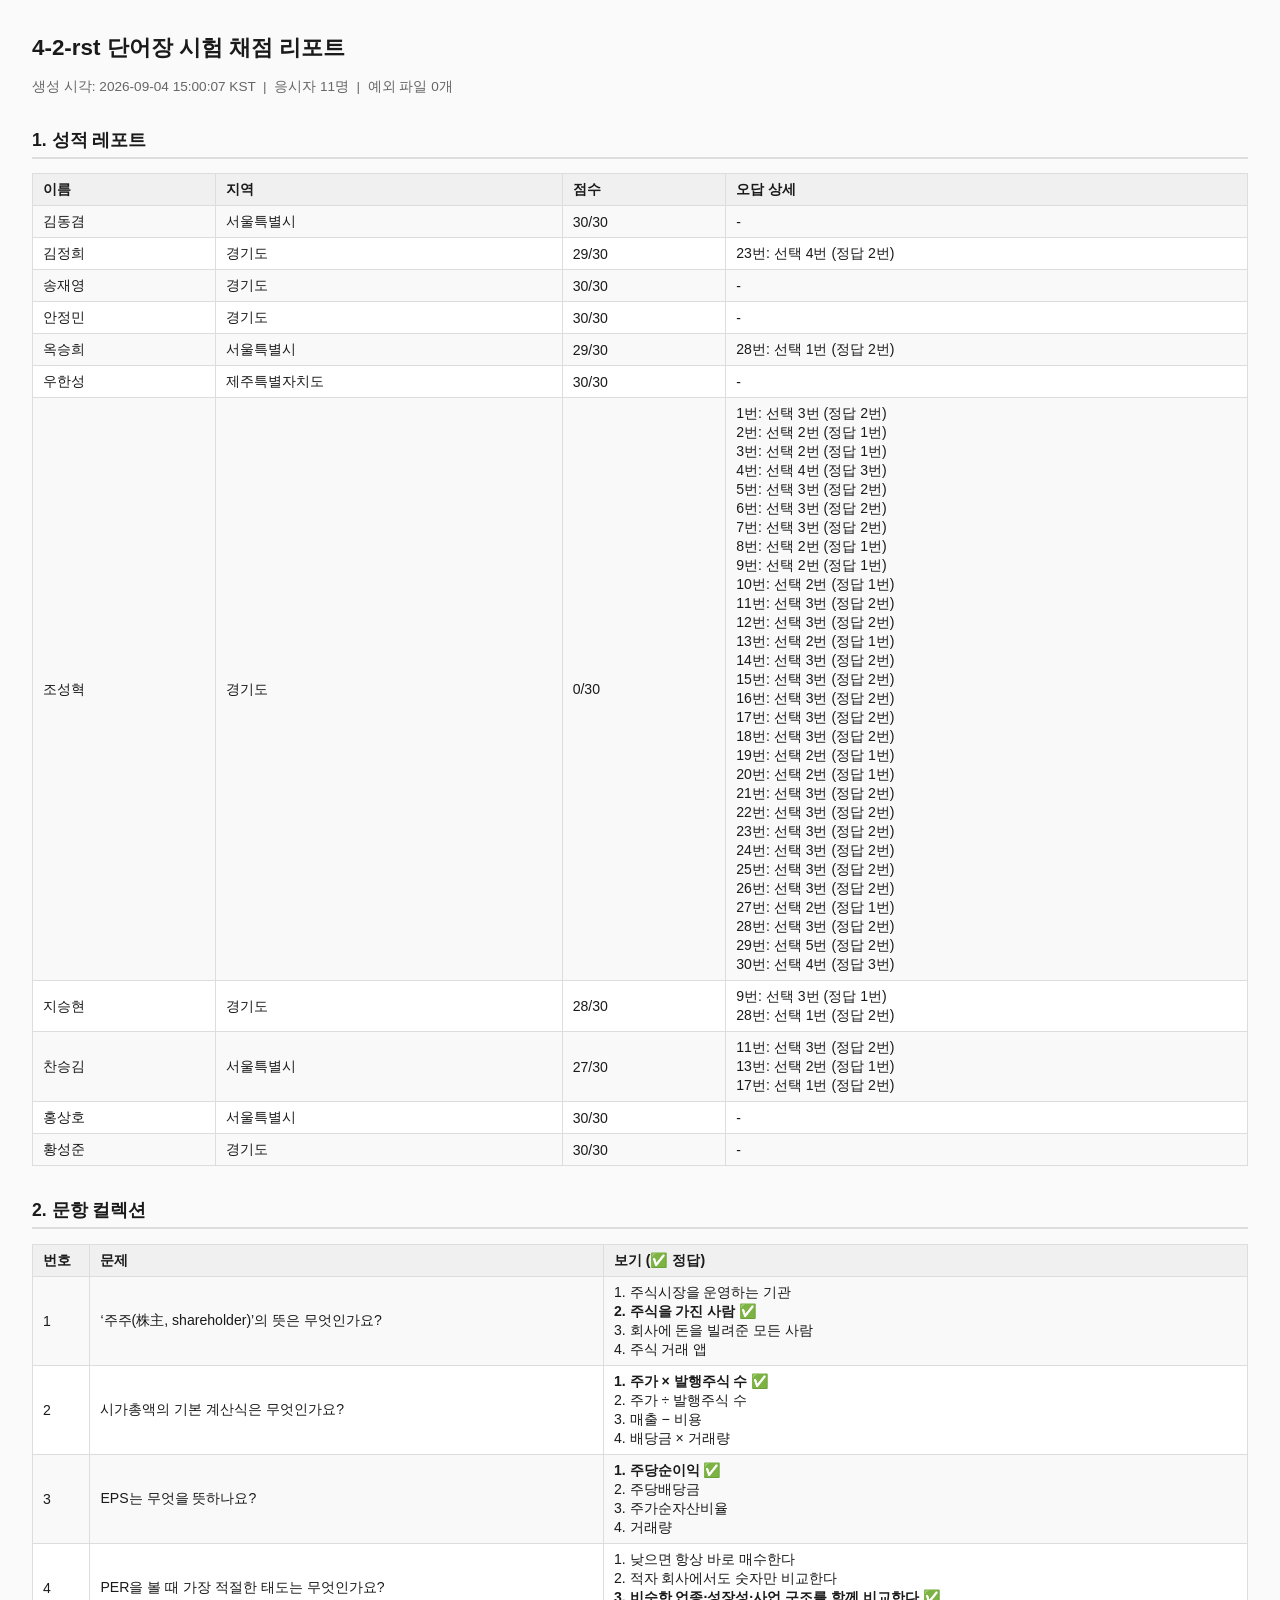
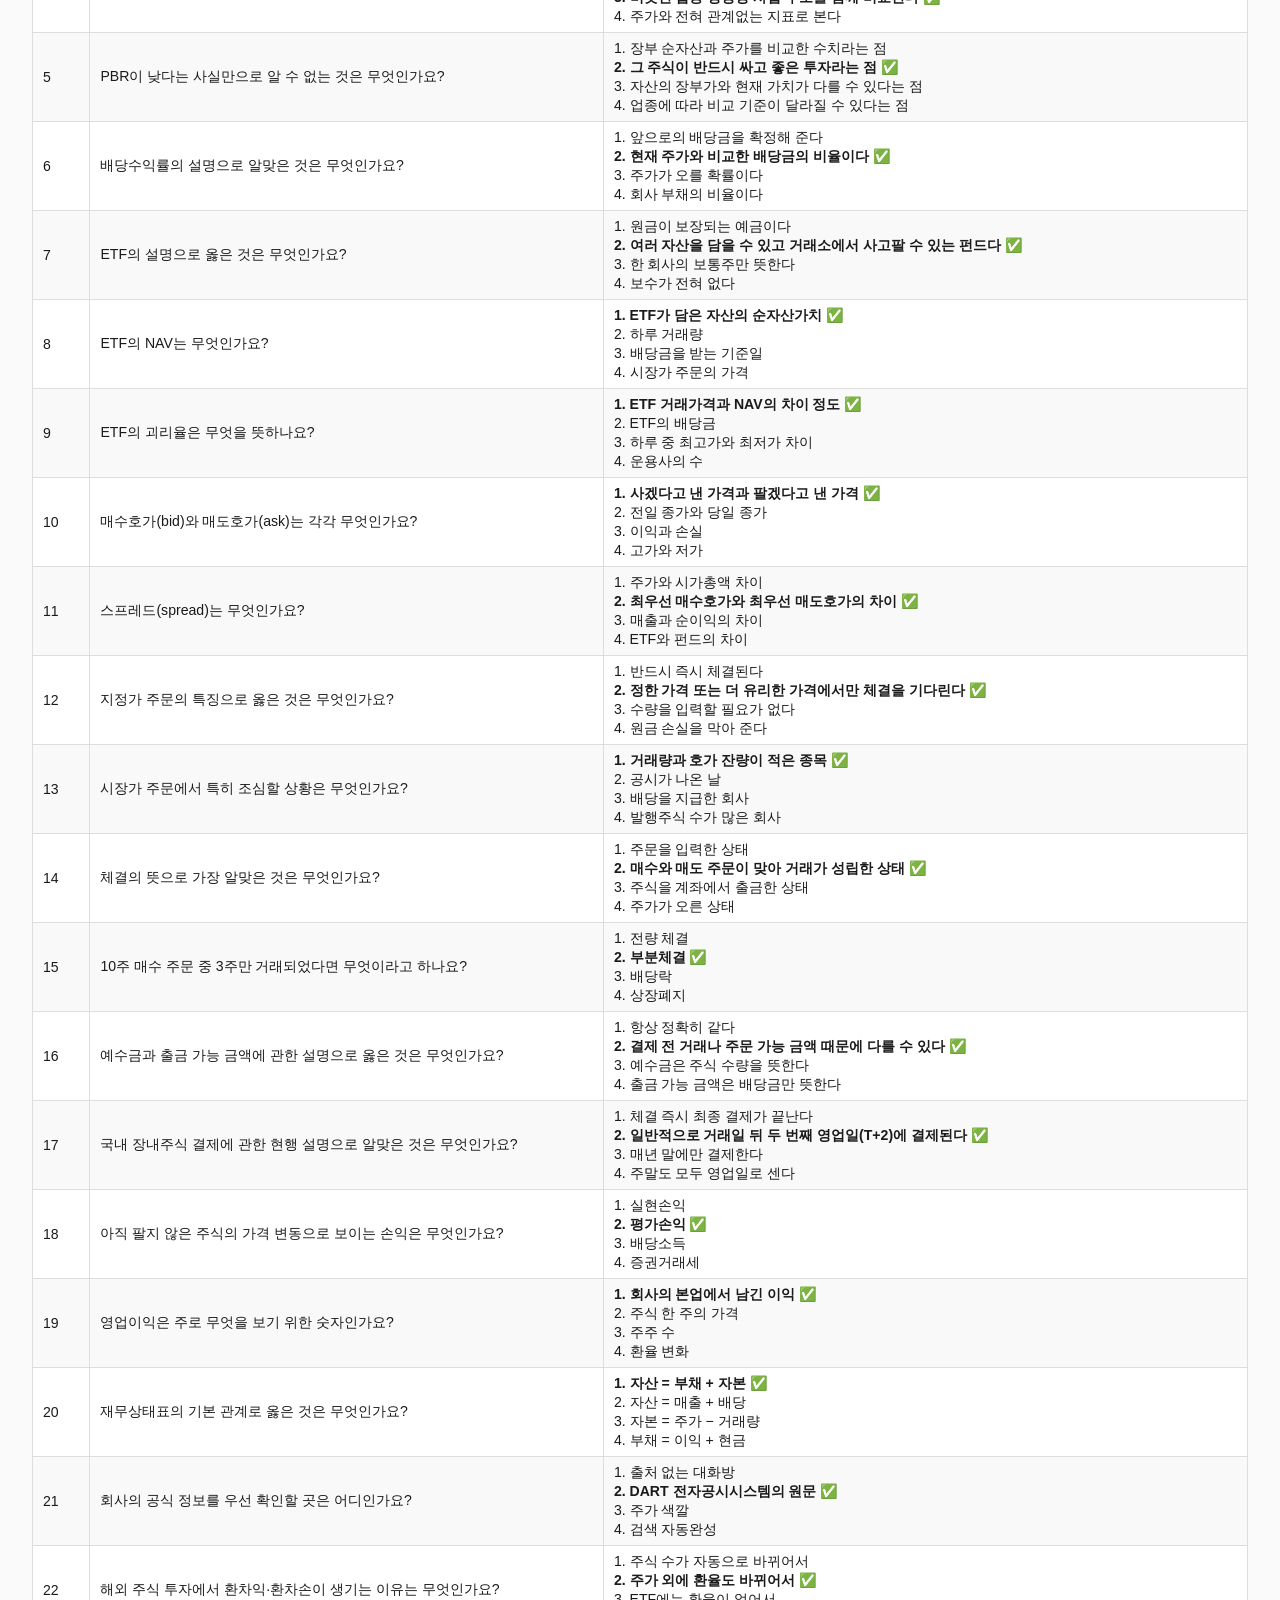
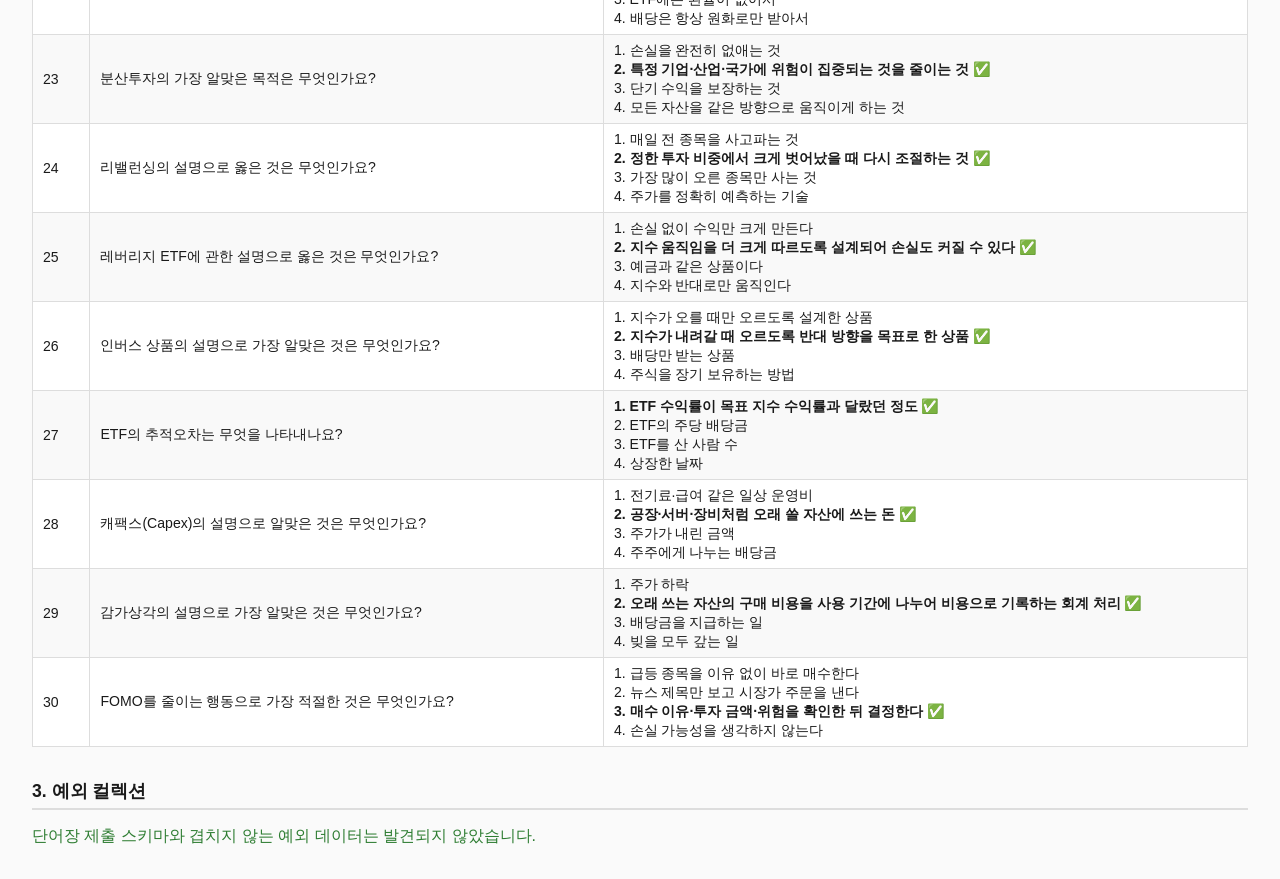
==== commit 221c6733: "feat: pg-stock-data" ====
--- a/6-2-rst/report.html
+++ b/6-2-rst/report.html
@@ -16,13 +16,13 @@
 </style></head>
 <body>
 <h1>4-2-rst 단어장 시험 채점 리포트</h1>
-<p class="meta">생성 시각: 2026-09-04 12:17:45 KST &nbsp;|&nbsp; 응시자 10명 &nbsp;|&nbsp; 예외 파일 0개</p>
+<p class="meta">생성 시각: 2026-09-04 15:00:07 KST &nbsp;|&nbsp; 응시자 11명 &nbsp;|&nbsp; 예외 파일 0개</p>
 
 <h2>1. 성적 레포트</h2>
 
     <table>
     <tr><th>이름</th><th>지역</th><th>점수</th><th>오답 상세</th></tr>
-    <tr><td>김동겸</td><td>서울특별시</td><td>30/30</td><td>-</td></tr><tr><td>김정희</td><td>경기도</td><td>29/30</td><td>23번: 선택 4번 (정답 2번)</td></tr><tr><td>송재영</td><td>경기도</td><td>30/30</td><td>-</td></tr><tr><td>안정민</td><td>경기도</td><td>30/30</td><td>-</td></tr><tr><td>옥승희</td><td>서울특별시</td><td>29/30</td><td>28번: 선택 1번 (정답 2번)</td></tr><tr><td>우한성</td><td>제주특별자치도</td><td>30/30</td><td>-</td></tr><tr><td>지승현</td><td>경기도</td><td>28/30</td><td>9번: 선택 3번 (정답 1번)<br>28번: 선택 1번 (정답 2번)</td></tr><tr><td>찬승김</td><td>서울특별시</td><td>27/30</td><td>11번: 선택 3번 (정답 2번)<br>13번: 선택 2번 (정답 1번)<br>17번: 선택 1번 (정답 2번)</td></tr><tr><td>홍상호</td><td>서울특별시</td><td>30/30</td><td>-</td></tr><tr><td>황성준</td><td>경기도</td><td>30/30</td><td>-</td></tr>
+    <tr><td>김동겸</td><td>서울특별시</td><td>30/30</td><td>-</td></tr><tr><td>김정희</td><td>경기도</td><td>29/30</td><td>23번: 선택 4번 (정답 2번)</td></tr><tr><td>송재영</td><td>경기도</td><td>30/30</td><td>-</td></tr><tr><td>안정민</td><td>경기도</td><td>30/30</td><td>-</td></tr><tr><td>옥승희</td><td>서울특별시</td><td>29/30</td><td>28번: 선택 1번 (정답 2번)</td></tr><tr><td>우한성</td><td>제주특별자치도</td><td>30/30</td><td>-</td></tr><tr><td>조성혁</td><td>경기도</td><td>0/30</td><td>1번: 선택 3번 (정답 2번)<br>2번: 선택 2번 (정답 1번)<br>3번: 선택 2번 (정답 1번)<br>4번: 선택 4번 (정답 3번)<br>5번: 선택 3번 (정답 2번)<br>6번: 선택 3번 (정답 2번)<br>7번: 선택 3번 (정답 2번)<br>8번: 선택 2번 (정답 1번)<br>9번: 선택 2번 (정답 1번)<br>10번: 선택 2번 (정답 1번)<br>11번: 선택 3번 (정답 2번)<br>12번: 선택 3번 (정답 2번)<br>13번: 선택 2번 (정답 1번)<br>14번: 선택 3번 (정답 2번)<br>15번: 선택 3번 (정답 2번)<br>16번: 선택 3번 (정답 2번)<br>17번: 선택 3번 (정답 2번)<br>18번: 선택 3번 (정답 2번)<br>19번: 선택 2번 (정답 1번)<br>20번: 선택 2번 (정답 1번)<br>21번: 선택 3번 (정답 2번)<br>22번: 선택 3번 (정답 2번)<br>23번: 선택 3번 (정답 2번)<br>24번: 선택 3번 (정답 2번)<br>25번: 선택 3번 (정답 2번)<br>26번: 선택 3번 (정답 2번)<br>27번: 선택 2번 (정답 1번)<br>28번: 선택 3번 (정답 2번)<br>29번: 선택 5번 (정답 2번)<br>30번: 선택 4번 (정답 3번)</td></tr><tr><td>지승현</td><td>경기도</td><td>28/30</td><td>9번: 선택 3번 (정답 1번)<br>28번: 선택 1번 (정답 2번)</td></tr><tr><td>찬승김</td><td>서울특별시</td><td>27/30</td><td>11번: 선택 3번 (정답 2번)<br>13번: 선택 2번 (정답 1번)<br>17번: 선택 1번 (정답 2번)</td></tr><tr><td>홍상호</td><td>서울특별시</td><td>30/30</td><td>-</td></tr><tr><td>황성준</td><td>경기도</td><td>30/30</td><td>-</td></tr>
     </table>
     
 
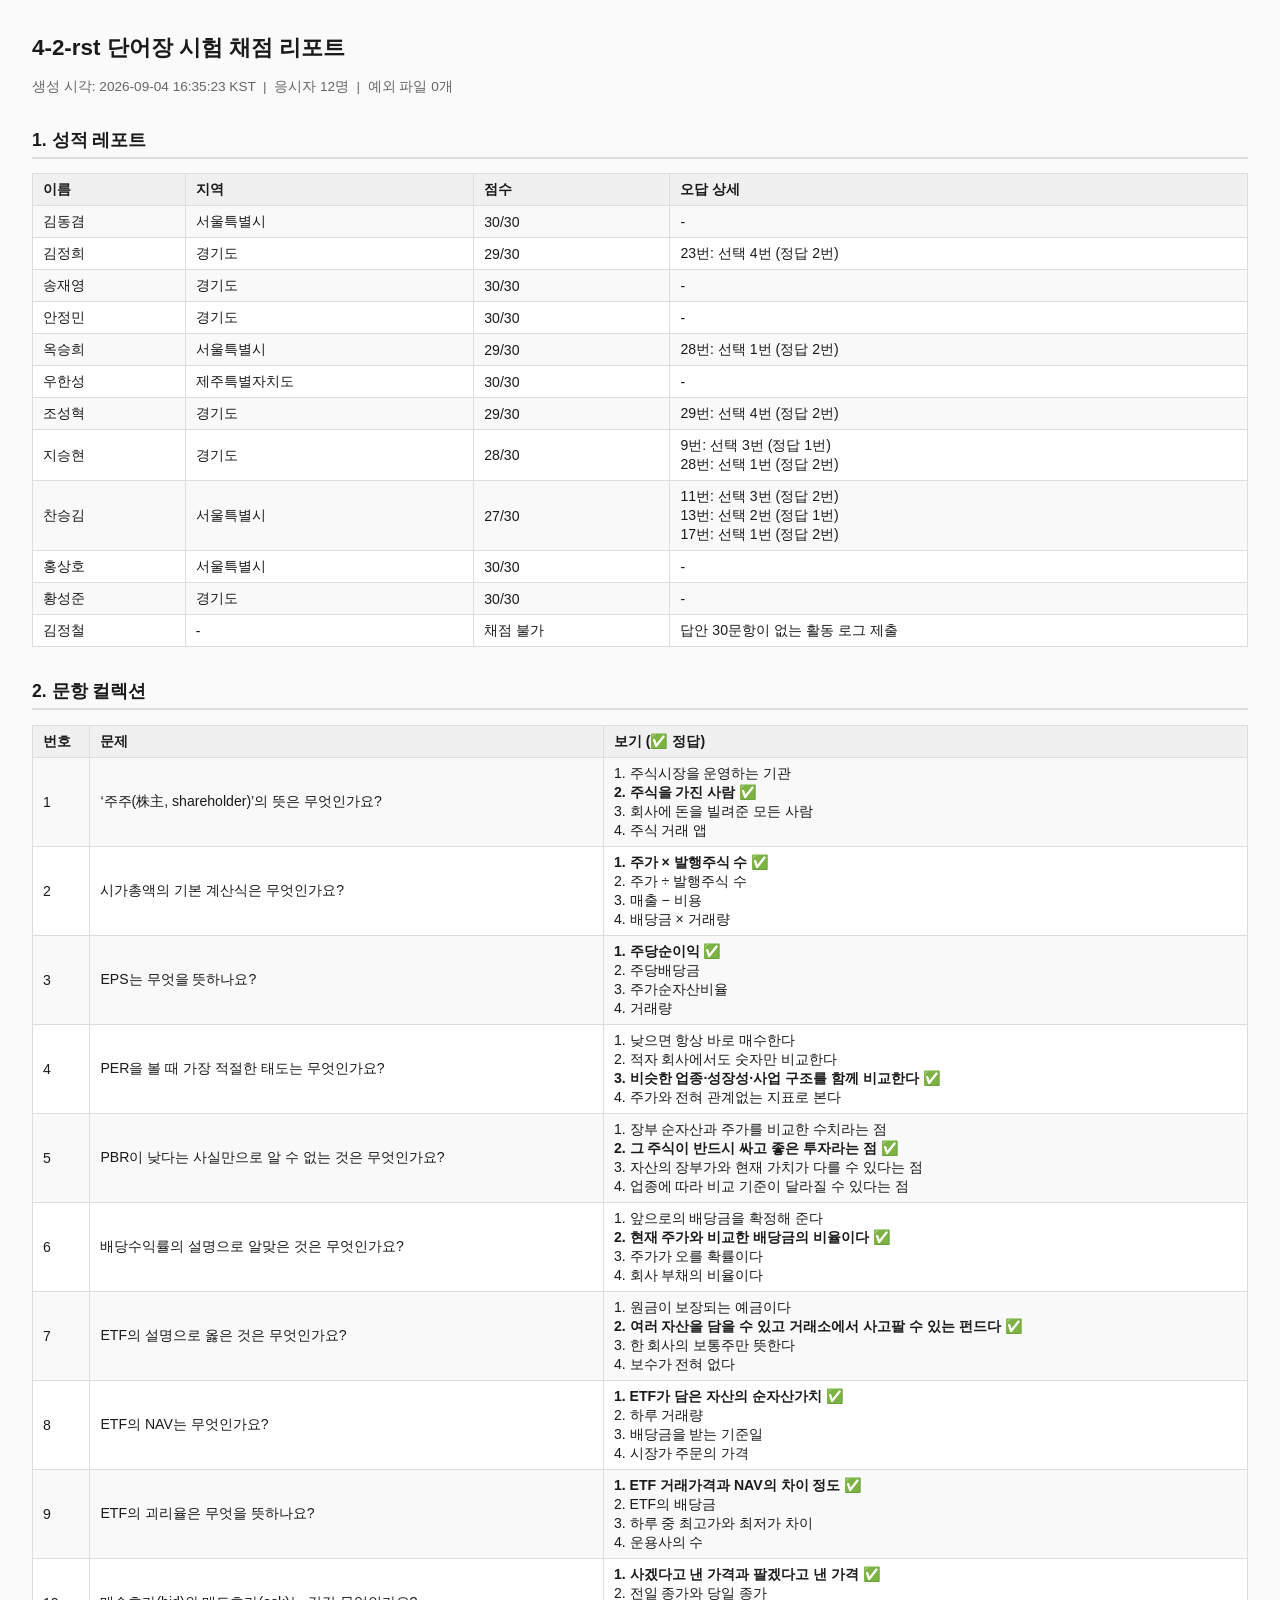
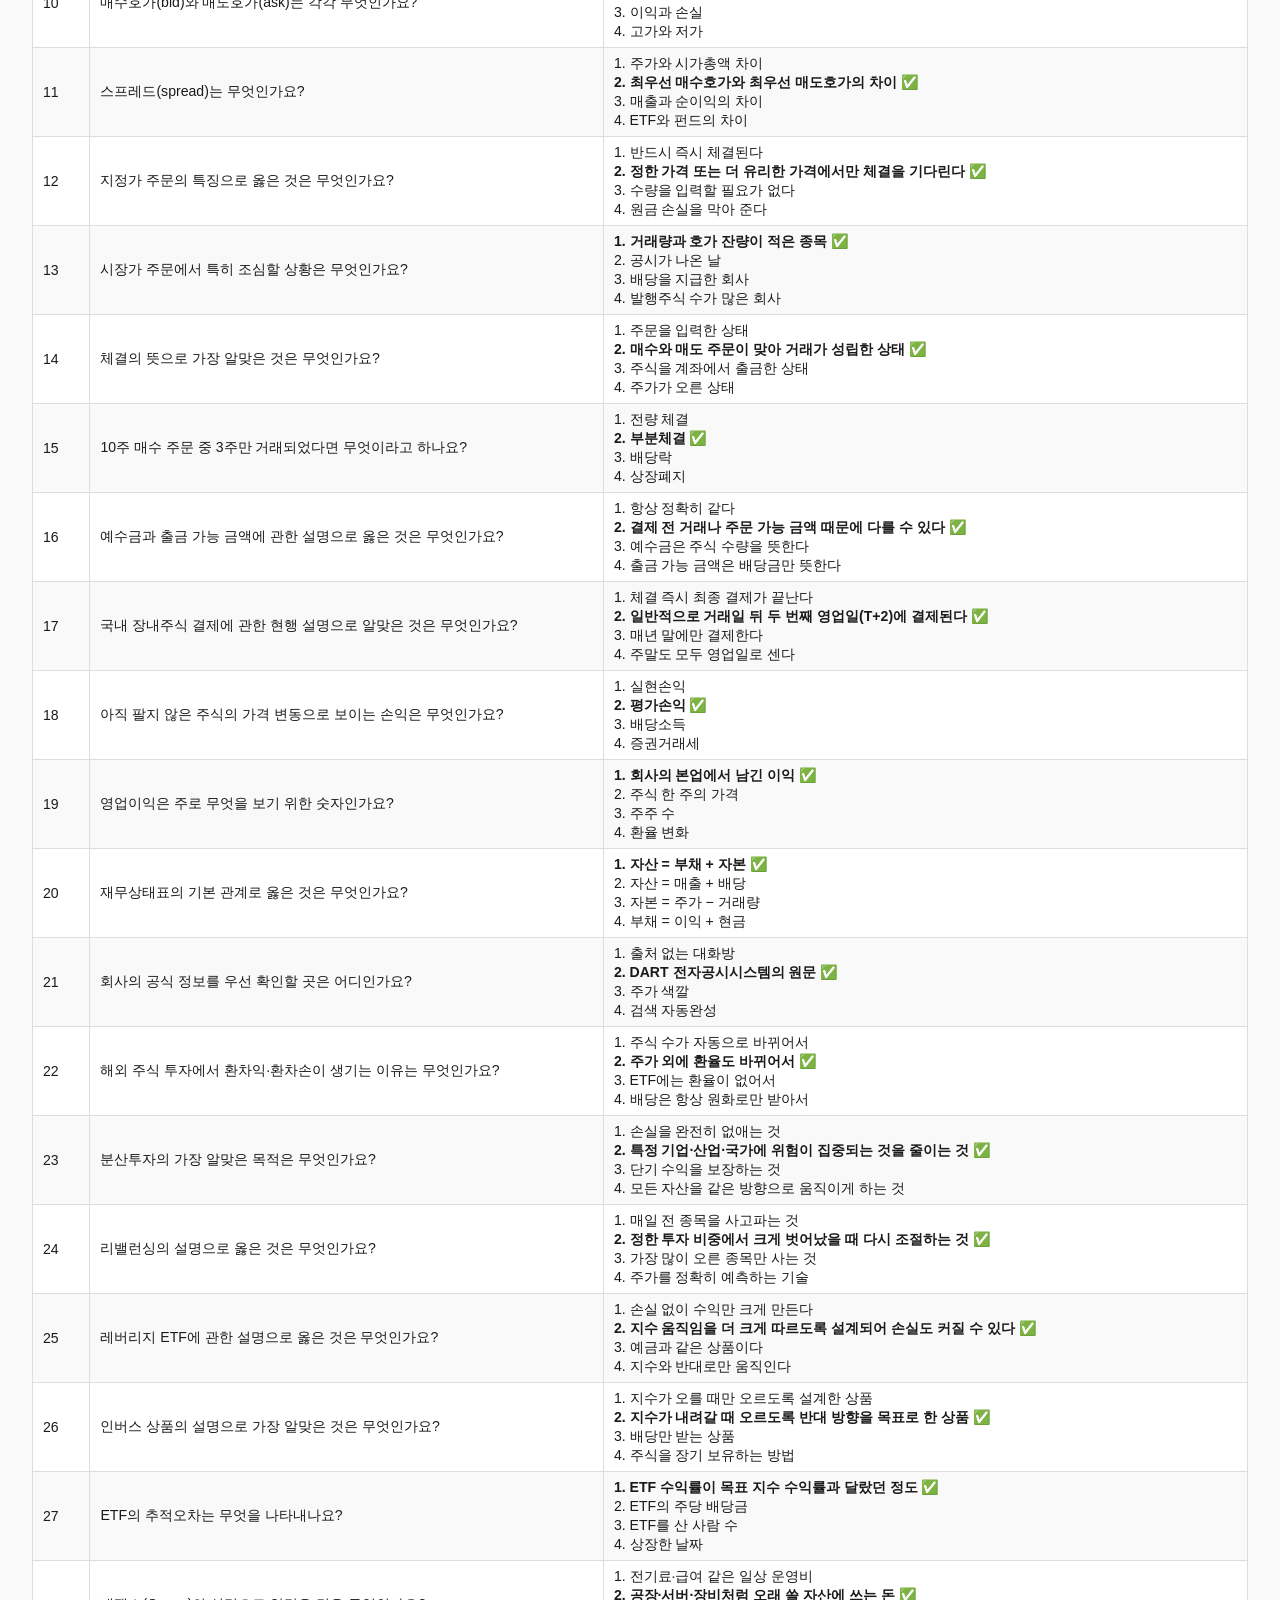
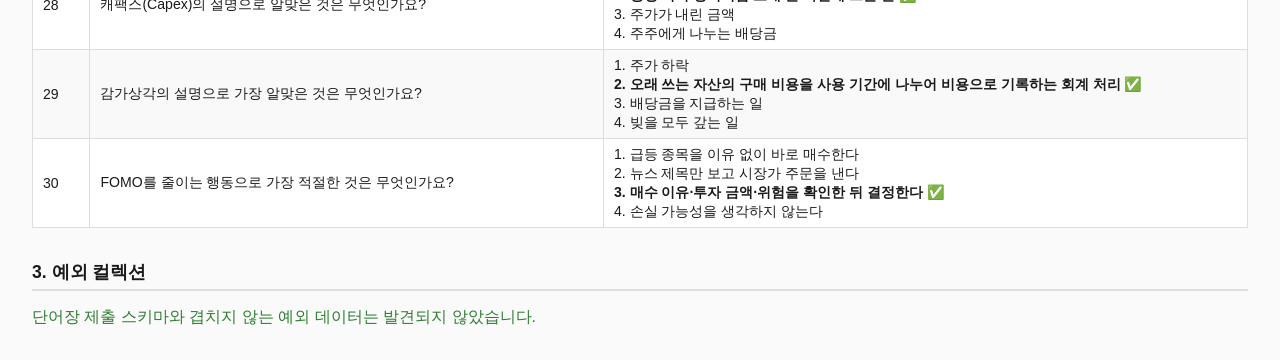
==== commit 0634203e: "1" ====
--- a/6-2-rst/report.html
+++ b/6-2-rst/report.html
@@ -16,13 +16,13 @@
 </style></head>
 <body>
 <h1>4-2-rst 단어장 시험 채점 리포트</h1>
-<p class="meta">생성 시각: 2026-09-04 15:00:07 KST &nbsp;|&nbsp; 응시자 11명 &nbsp;|&nbsp; 예외 파일 0개</p>
+<p class="meta">생성 시각: 2026-09-04 16:35:23 KST &nbsp;|&nbsp; 응시자 12명 &nbsp;|&nbsp; 예외 파일 0개</p>
 
 <h2>1. 성적 레포트</h2>
 
     <table>
     <tr><th>이름</th><th>지역</th><th>점수</th><th>오답 상세</th></tr>
-    <tr><td>김동겸</td><td>서울특별시</td><td>30/30</td><td>-</td></tr><tr><td>김정희</td><td>경기도</td><td>29/30</td><td>23번: 선택 4번 (정답 2번)</td></tr><tr><td>송재영</td><td>경기도</td><td>30/30</td><td>-</td></tr><tr><td>안정민</td><td>경기도</td><td>30/30</td><td>-</td></tr><tr><td>옥승희</td><td>서울특별시</td><td>29/30</td><td>28번: 선택 1번 (정답 2번)</td></tr><tr><td>우한성</td><td>제주특별자치도</td><td>30/30</td><td>-</td></tr><tr><td>조성혁</td><td>경기도</td><td>0/30</td><td>1번: 선택 3번 (정답 2번)<br>2번: 선택 2번 (정답 1번)<br>3번: 선택 2번 (정답 1번)<br>4번: 선택 4번 (정답 3번)<br>5번: 선택 3번 (정답 2번)<br>6번: 선택 3번 (정답 2번)<br>7번: 선택 3번 (정답 2번)<br>8번: 선택 2번 (정답 1번)<br>9번: 선택 2번 (정답 1번)<br>10번: 선택 2번 (정답 1번)<br>11번: 선택 3번 (정답 2번)<br>12번: 선택 3번 (정답 2번)<br>13번: 선택 2번 (정답 1번)<br>14번: 선택 3번 (정답 2번)<br>15번: 선택 3번 (정답 2번)<br>16번: 선택 3번 (정답 2번)<br>17번: 선택 3번 (정답 2번)<br>18번: 선택 3번 (정답 2번)<br>19번: 선택 2번 (정답 1번)<br>20번: 선택 2번 (정답 1번)<br>21번: 선택 3번 (정답 2번)<br>22번: 선택 3번 (정답 2번)<br>23번: 선택 3번 (정답 2번)<br>24번: 선택 3번 (정답 2번)<br>25번: 선택 3번 (정답 2번)<br>26번: 선택 3번 (정답 2번)<br>27번: 선택 2번 (정답 1번)<br>28번: 선택 3번 (정답 2번)<br>29번: 선택 5번 (정답 2번)<br>30번: 선택 4번 (정답 3번)</td></tr><tr><td>지승현</td><td>경기도</td><td>28/30</td><td>9번: 선택 3번 (정답 1번)<br>28번: 선택 1번 (정답 2번)</td></tr><tr><td>찬승김</td><td>서울특별시</td><td>27/30</td><td>11번: 선택 3번 (정답 2번)<br>13번: 선택 2번 (정답 1번)<br>17번: 선택 1번 (정답 2번)</td></tr><tr><td>홍상호</td><td>서울특별시</td><td>30/30</td><td>-</td></tr><tr><td>황성준</td><td>경기도</td><td>30/30</td><td>-</td></tr>
+    <tr><td>김동겸</td><td>서울특별시</td><td>30/30</td><td>-</td></tr><tr><td>김정희</td><td>경기도</td><td>29/30</td><td>23번: 선택 4번 (정답 2번)</td></tr><tr><td>송재영</td><td>경기도</td><td>30/30</td><td>-</td></tr><tr><td>안정민</td><td>경기도</td><td>30/30</td><td>-</td></tr><tr><td>옥승희</td><td>서울특별시</td><td>29/30</td><td>28번: 선택 1번 (정답 2번)</td></tr><tr><td>우한성</td><td>제주특별자치도</td><td>30/30</td><td>-</td></tr><tr><td>조성혁</td><td>경기도</td><td>29/30</td><td>29번: 선택 4번 (정답 2번)</td></tr><tr><td>지승현</td><td>경기도</td><td>28/30</td><td>9번: 선택 3번 (정답 1번)<br>28번: 선택 1번 (정답 2번)</td></tr><tr><td>찬승김</td><td>서울특별시</td><td>27/30</td><td>11번: 선택 3번 (정답 2번)<br>13번: 선택 2번 (정답 1번)<br>17번: 선택 1번 (정답 2번)</td></tr><tr><td>홍상호</td><td>서울특별시</td><td>30/30</td><td>-</td></tr><tr><td>황성준</td><td>경기도</td><td>30/30</td><td>-</td></tr><tr><td>김정철</td><td>-</td><td>채점 불가</td><td>답안 30문항이 없는 활동 로그 제출</td></tr>
     </table>
     
 
